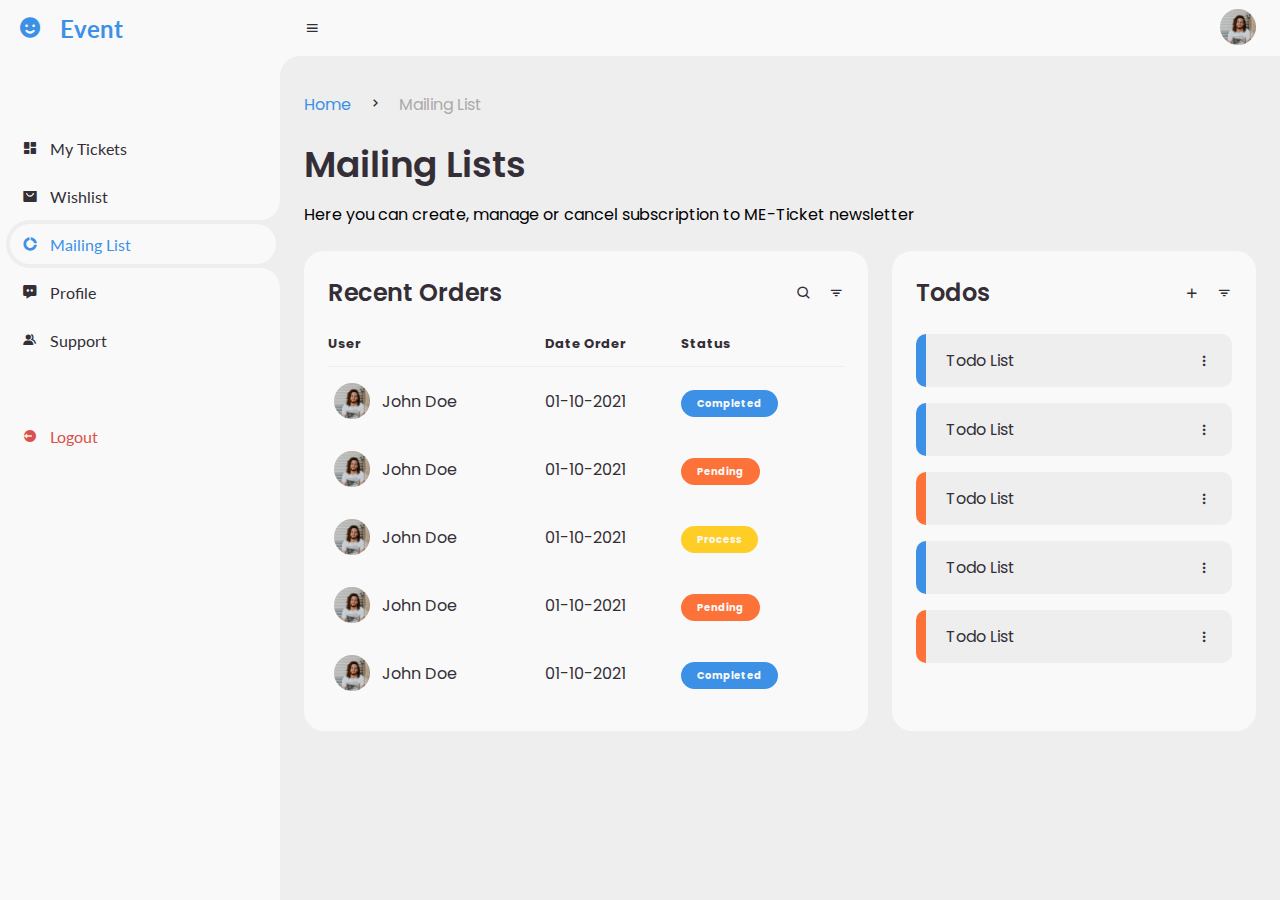
==== Mailinglist.html @ 4274f80e "deploy" ====
<!DOCTYPE html>
<html lang="en">

<head>
  <meta charset="UTF-8">
  <meta name="viewport" content="width=device-width, initial-scale=1.0">

  <!-- Boxicons -->
  <link href='https://unpkg.com/boxicons@2.0.9/css/boxicons.min.css' rel='stylesheet'>

  <!-- My CSS -->
  <link rel="stylesheet" href="css/dashboard.css">

  <title>Mailing List</title>
</head>

<body>


  <!-- SIDEBAR -->
  <section id="sidebar">
    <a href="index.html" class="brand">
      <i class='bx bxs-smile'></i>
      <span class="text">Event</span>
    </a>
    <ul class="side-menu top">
      <li>
        <a href="index.html">
          <i class='bx bxs-dashboard'></i>
          <span class="text">My Tickets</span>
        </a>
      </li>
      <li>
        <a href="wishlist.html">
          <i class='bx bxs-shopping-bag-alt'></i>
          <span class="text">Wishlist</span>
        </a>
      </li>
      <li class="active">
        <a href="Mailinglist.html">
          <i class='bx bxs-doughnut-chart'></i>
          <span class="text">Mailing List</span>
        </a>
      </li>
      <li>
        <a href="profile.html">
          <i class='bx bxs-message-dots'></i>
          <span class="text">Profile</span>
        </a>
      </li>
      <li>
        <a href="support.html">
          <i class='bx bxs-group'></i>
          <span class="text">Support</span>
        </a>
      </li>
    </ul>
    <ul class="side-menu">
      <li>
        <a href="#" class="logout">
          <i class='bx bxs-log-out-circle'></i>
          <span class="text">Logout</span>
        </a>
      </li>
    </ul>
  </section>
  <!-- SIDEBAR -->


  <!-- CONTENT -->
  <section id="content">
    <!-- NAVBAR -->
    <nav class="navbar">
      <i class='bx bx-menu'></i>
      <a href="#" class="profile">
        <img src="img/people.png">
      </a>
    </nav>
    <!-- NAVBAR -->

    <!-- MAIN -->
    <main>
      <div class="head-title" style="margin-bottom: 20px;">
        <div class="left">
          <ul class="breadcrumb" style="margin-bottom: 20px;">
            <li>
              <a class="active" href="#">Home</a>
            </li>
            <li><i class='bx bx-chevron-right'></i></li>
            <li>
              <a href="#">Mailing List</a>
            </li>
          </ul>
          <h1>Mailing Lists </h1>
          <p>Here you can create, manage or cancel subscription to ME-Ticket newsletter </p>
        </div>
      </div>





      <div class="table-data">
        <div class="order">
          <div class="head">
            <h3>Recent Orders</h3>
            <i class='bx bx-search'></i>
            <i class='bx bx-filter'></i>
          </div>
          <table>
            <thead>
              <tr>
                <th>User</th>
                <th>Date Order</th>
                <th>Status</th>
              </tr>
            </thead>
            <tbody>
              <tr>
                <td>
                  <img src="img/people.png">
                  <p>John Doe</p>
                </td>
                <td>01-10-2021</td>
                <td><span class="status completed">Completed</span></td>
              </tr>
              <tr>
                <td>
                  <img src="img/people.png">
                  <p>John Doe</p>
                </td>
                <td>01-10-2021</td>
                <td><span class="status pending">Pending</span></td>
              </tr>
              <tr>
                <td>
                  <img src="img/people.png">
                  <p>John Doe</p>
                </td>
                <td>01-10-2021</td>
                <td><span class="status process">Process</span></td>
              </tr>
              <tr>
                <td>
                  <img src="img/people.png">
                  <p>John Doe</p>
                </td>
                <td>01-10-2021</td>
                <td><span class="status pending">Pending</span></td>
              </tr>
              <tr>
                <td>
                  <img src="img/people.png">
                  <p>John Doe</p>
                </td>
                <td>01-10-2021</td>
                <td><span class="status completed">Completed</span></td>
              </tr>
            </tbody>
          </table>
        </div>
        <div class="todo">
          <div class="head">
            <h3>Todos</h3>
            <i class='bx bx-plus'></i>
            <i class='bx bx-filter'></i>
          </div>
          <ul class="todo-list">
            <li class="completed">
              <p>Todo List</p>
              <i class='bx bx-dots-vertical-rounded'></i>
            </li>
            <li class="completed">
              <p>Todo List</p>
              <i class='bx bx-dots-vertical-rounded'></i>
            </li>
            <li class="not-completed">
              <p>Todo List</p>
              <i class='bx bx-dots-vertical-rounded'></i>
            </li>
            <li class="completed">
              <p>Todo List</p>
              <i class='bx bx-dots-vertical-rounded'></i>
            </li>
            <li class="not-completed">
              <p>Todo List</p>
              <i class='bx bx-dots-vertical-rounded'></i>
            </li>
          </ul>
        </div>
      </div>
    </main>
    <!-- MAIN -->
  </section>
  <!-- CONTENT -->


  <script src="js/script.js"></script>
</body>

</html>
---- css/dashboard.css ----
@import url('https://fonts.googleapis.com/css2?family=Lato:wght@400;700&family=Poppins:wght@400;500;600;700&display=swap');

* {
  margin: 0;
  padding: 0;
  box-sizing: border-box;
}

a {
  text-decoration: none;
}

li {
  list-style: none;
}

:root {
  --poppins: 'Poppins', sans-serif;
  --lato: 'Lato', sans-serif;

  --light: #F9F9F9;
  --blue: #3C91E6;
  --light-blue: #CFE8FF;
  --grey: #eee;
  --dark-grey: #AAAAAA;
  --dark: #342E37;
  --red: #DB504A;
  --yellow: #FFCE26;
  --light-yellow: #FFF2C6;
  --orange: #FD7238;
  --light-orange: #FFE0D3;
}

html {
  overflow-x: hidden;
}

body.dark {
  --light: #0C0C1E;
  --grey: #060714;
  --dark: #FBFBFB;
}

body {
  background: var(--grey);
  overflow-x: hidden;
}





/* SIDEBAR */
#sidebar {
  position: fixed;
  top: 0;
  left: 0;
  width: 280px;
  height: 100%;
  background: var(--light);
  z-index: 2000;
  font-family: var(--lato);
  transition: .3s ease;
  overflow-x: hidden;
  scrollbar-width: none;
}

#sidebar::--webkit-scrollbar {
  display: none;
}

#sidebar.hide {
  width: 60px;
}

#sidebar .brand {
  font-size: 24px;
  font-weight: 700;
  height: 56px;
  display: flex;
  align-items: center;
  color: var(--blue);
  position: sticky;
  top: 0;
  left: 0;
  background: var(--light);
  z-index: 500;
  padding-bottom: 20px;
  box-sizing: content-box;
}

#sidebar .brand .bx {
  min-width: 60px;
  display: flex;
  justify-content: center;
}

#sidebar .side-menu {
  width: 100%;
  margin-top: 48px;
}

#sidebar .side-menu li {
  height: 48px;
  background: transparent;
  margin-left: 6px;
  border-radius: 48px 0 0 48px;
  padding: 4px;
}

#sidebar .side-menu li.active {
  background: var(--grey);
  position: relative;
}

#sidebar .side-menu li.active::before {
  content: '';
  position: absolute;
  width: 40px;
  height: 40px;
  border-radius: 50%;
  top: -40px;
  right: 0;
  box-shadow: 20px 20px 0 var(--grey);
  z-index: -1;
}

#sidebar .side-menu li.active::after {
  content: '';
  position: absolute;
  width: 40px;
  height: 40px;
  border-radius: 50%;
  bottom: -40px;
  right: 0;
  box-shadow: 20px -20px 0 var(--grey);
  z-index: -1;
}

#sidebar .side-menu li a {
  width: 100%;
  height: 100%;
  background: var(--light);
  display: flex;
  align-items: center;
  border-radius: 48px;
  font-size: 16px;
  color: var(--dark);
  white-space: nowrap;
  overflow-x: hidden;
}

#sidebar .side-menu.top li.active a {
  color: var(--blue);
}

#sidebar.hide .side-menu li a {
  width: calc(48px - (4px * 2));
  transition: width .3s ease;
}

#sidebar .side-menu li a.logout {
  color: var(--red);
}

#sidebar .side-menu.top li a:hover {
  color: var(--blue);
}

#sidebar .side-menu li a .bx {
  min-width: calc(60px - ((4px + 6px) * 2));
  display: flex;
  justify-content: center;
}

/* SIDEBAR */





/* CONTENT */
#content {
  position: relative;
  width: calc(100% - 280px);
  left: 280px;
  transition: .3s ease;
}

#sidebar.hide~#content {
  width: calc(100% - 60px);
  left: 60px;
}

#content .navbar {
  display: flex;
  justify-content: space-between;
}


/* NAVBAR */
#content nav {
  height: 56px;
  background: var(--light);
  padding: 0 24px;
  display: flex;
  align-items: center;
  grid-gap: 24px;
  font-family: var(--lato);
  position: sticky;
  top: 0;
  left: 0;
  z-index: 1000;
}

#content nav::before {
  content: '';
  position: absolute;
  width: 40px;
  height: 40px;
  bottom: -40px;
  left: 0;
  border-radius: 50%;
  box-shadow: -20px -20px 0 var(--light);
}

#content nav a {
  color: var(--dark);
}

#content nav .bx.bx-menu {
  cursor: pointer;
  color: var(--dark);
}

#content nav .nav-link {
  font-size: 16px;
  transition: .3s ease;
}

#content nav .nav-link:hover {
  color: var(--blue);
}

#content nav form {
  max-width: 400px;
  width: 100%;
  margin-right: auto;
}

#content nav form .form-input {
  display: flex;
  align-items: center;
  height: 36px;
}

#content nav form .form-input input {
  flex-grow: 1;
  padding: 0 16px;
  height: 100%;
  border: none;
  background: var(--grey);
  border-radius: 36px 0 0 36px;
  outline: none;
  width: 100%;
  color: var(--dark);
}

#content nav form .form-input button {
  width: 36px;
  height: 100%;
  display: flex;
  justify-content: center;
  align-items: center;
  background: var(--blue);
  color: var(--light);
  font-size: 18px;
  border: none;
  outline: none;
  border-radius: 0 36px 36px 0;
  cursor: pointer;
}

#content nav .notification {
  font-size: 20px;
  position: relative;
}

#content nav .notification .num {
  position: absolute;
  top: -6px;
  right: -6px;
  width: 20px;
  height: 20px;
  border-radius: 50%;
  border: 2px solid var(--light);
  background: var(--red);
  color: var(--light);
  font-weight: 700;
  font-size: 12px;
  display: flex;
  justify-content: center;
  align-items: center;
}

#content nav .profile img {
  width: 36px;
  height: 36px;
  object-fit: cover;
  border-radius: 50%;
}

#content nav .switch-mode {
  display: block;
  min-width: 50px;
  height: 25px;
  border-radius: 25px;
  background: var(--grey);
  cursor: pointer;
  position: relative;
}

#content nav .switch-mode::before {
  content: '';
  position: absolute;
  top: 2px;
  left: 2px;
  bottom: 2px;
  width: calc(25px - 4px);
  background: var(--blue);
  border-radius: 50%;
  transition: all .3s ease;
}

#content nav #switch-mode:checked+.switch-mode::before {
  left: calc(100% - (25px - 4px) - 2px);
}

/* NAVBAR */





/* MAIN */
#content main {
  width: 100%;
  padding: 36px 24px;
  font-family: var(--poppins);
  max-height: calc(100vh - 56px);
  overflow-y: auto;
}

#content main .head-title {
  display: flex;
  align-items: center;
  justify-content: space-between;
  grid-gap: 16px;
  flex-wrap: wrap;
}

#content main .head-title .left h1 {
  font-size: 36px;
  font-weight: 600;
  margin-bottom: 10px;
  color: var(--dark);
}

#content main .head-title .left .breadcrumb {
  display: flex;
  align-items: center;
  grid-gap: 16px;
}

#content main .head-title .left .breadcrumb li {
  color: var(--dark);
}

#content main .head-title .left .breadcrumb li a {
  color: var(--dark-grey);
  pointer-events: none;
}

#content main .head-title .left .breadcrumb li a.active {
  color: var(--blue);
  pointer-events: unset;
}

#content main .head-title .btn-download {
  height: 36px;
  padding: 0 16px;
  border-radius: 36px;
  background: var(--blue);
  color: var(--light);
  display: flex;
  justify-content: center;
  align-items: center;
  grid-gap: 10px;
  font-weight: 500;
}




#content main .box-info {
  display: grid;
  grid-template-columns: repeat(auto-fit, minmax(240px, 1fr));
  grid-gap: 24px;
  margin-top: 36px;
}

#content main .box-info li {
  padding: 24px;
  background: var(--light);
  border-radius: 20px;
  display: flex;
  align-items: center;
  grid-gap: 24px;
}

#content main .box-info li .bx {
  width: 80px;
  height: 80px;
  border-radius: 10px;
  font-size: 36px;
  display: flex;
  justify-content: center;
  align-items: center;
}

#content main .box-info li:nth-child(1) .bx {
  background: var(--light-blue);
  color: var(--blue);
}

#content main .box-info li:nth-child(2) .bx {
  background: var(--light-yellow);
  color: var(--yellow);
}

#content main .box-info li:nth-child(3) .bx {
  background: var(--light-orange);
  color: var(--orange);
}

#content main .box-info li .text h3 {
  font-size: 24px;
  font-weight: 600;
  color: var(--dark);
}

#content main .box-info li .text p {
  color: var(--dark);
}





#content main .table-data {
  display: flex;
  flex-wrap: wrap;
  grid-gap: 24px;
  margin-top: 24px;
  width: 100%;
  color: var(--dark);
}

#content main .table-data>div {
  border-radius: 20px;
  background: var(--light);
  padding: 24px;
  overflow-x: auto;
}

#content main .table-data .head {
  display: flex;
  align-items: center;
  grid-gap: 16px;
  margin-bottom: 24px;
}

#content main .table-data .head h3 {
  margin-right: auto;
  font-size: 24px;
  font-weight: 600;
}

#content main .table-data .head .bx {
  cursor: pointer;
}

#content main .table-data .order {
  flex-grow: 1;
  flex-basis: 500px;
}

#content main .table-data .order table {
  width: 100%;
  border-collapse: collapse;
}

#content main .table-data .order table th {
  padding-bottom: 12px;
  font-size: 13px;
  text-align: left;
  border-bottom: 1px solid var(--grey);
}

#content main .table-data .order table td {
  padding: 16px 0;
}

#content main .table-data .order table tr td:first-child {
  display: flex;
  align-items: center;
  grid-gap: 12px;
  padding-left: 6px;
}

#content main .table-data .order table td img {
  width: 36px;
  height: 36px;
  border-radius: 50%;
  object-fit: cover;
}

#content main .table-data .order table tbody tr:hover {
  background: var(--grey);
}

#content main .table-data .order table tr td .status {
  font-size: 10px;
  padding: 6px 16px;
  color: var(--light);
  border-radius: 20px;
  font-weight: 700;
}

#content main .table-data .order table tr td .status.completed {
  background: var(--blue);
}

#content main .table-data .order table tr td .status.process {
  background: var(--yellow);
}

#content main .table-data .order table tr td .status.pending {
  background: var(--orange);
}


#content main .table-data .todo {
  flex-grow: 1;
  flex-basis: 300px;
}

#content main .table-data .todo .todo-list {
  width: 100%;
}

#content main .table-data .todo .todo-list li {
  width: 100%;
  margin-bottom: 16px;
  background: var(--grey);
  border-radius: 10px;
  padding: 14px 20px;
  display: flex;
  justify-content: space-between;
  align-items: center;
}

#content main .table-data .todo .todo-list li .bx {
  cursor: pointer;
}

#content main .table-data .todo .todo-list li.completed {
  border-left: 10px solid var(--blue);
}

#content main .table-data .todo .todo-list li.not-completed {
  border-left: 10px solid var(--orange);
}

#content main .table-data .todo .todo-list li:last-child {
  margin-bottom: 0;
}

/* MAIN */
/* CONTENT */









@media screen and (max-width: 768px) {
  #sidebar {
    width: 200px;
  }

  #content {
    width: calc(100% - 60px);
    left: 200px;
  }

  #content nav .nav-link {
    display: none;
  }
}






@media screen and (max-width: 576px) {
  #content nav form .form-input input {
    display: none;
  }

  #content nav form .form-input button {
    width: auto;
    height: auto;
    background: transparent;
    border-radius: none;
    color: var(--dark);
  }

  #content nav form.show .form-input input {
    display: block;
    width: 100%;
  }

  #content nav form.show .form-input button {
    width: 36px;
    height: 100%;
    border-radius: 0 36px 36px 0;
    color: var(--light);
    background: var(--red);
  }

  #content nav form.show~.notification,
  #content nav form.show~.profile {
    display: none;
  }

  #content main .box-info {
    grid-template-columns: 1fr;
  }

  #content main .table-data .head {
    min-width: 420px;
  }

  #content main .table-data .order table {
    min-width: 420px;
  }

  #content main .table-data .todo .todo-list {
    min-width: 420px;
  }
}
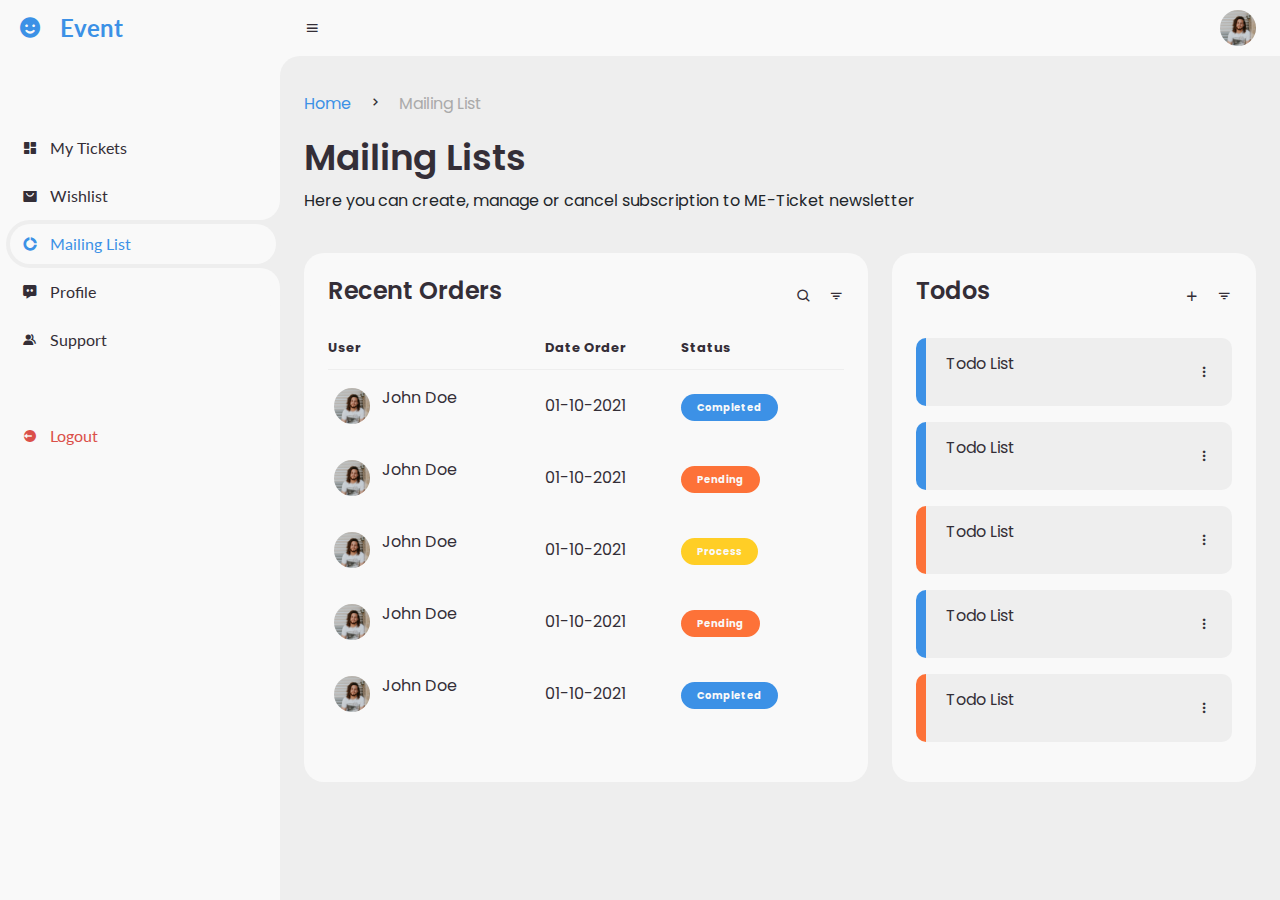
==== commit d84a617e: "update" ====
--- a/Mailinglist.html
+++ b/Mailinglist.html
@@ -9,6 +9,7 @@
   <link href='https://unpkg.com/boxicons@2.0.9/css/boxicons.min.css' rel='stylesheet'>
 
   <!-- My CSS -->
+  <link rel="stylesheet" href="css/bootstrap.min.css">
   <link rel="stylesheet" href="css/dashboard.css">
 
   <title>Mailing List</title>
--- a/css/dashboard.css
+++ b/css/dashboard.css
@@ -663,4 +663,228 @@
   #content main .table-data .todo .todo-list {
     min-width: 420px;
   }
+}
+
+
+/* wishlist content */
+.wishlist-search-container {
+  display: flex;
+  flex-wrap: wrap;
+  justify-content: space-between;
+  padding: 10px;
+  width: 92%;
+  align-items: center;
+}
+
+.wishlist-filter select {
+  width: 170px;
+  padding: 15px 10px;
+  border-radius: 5px;
+  outline: none;
+  border: none;
+  margin-right: 10px;
+}
+
+.wishlist-search input {
+  width: 220px;
+  padding: 15px 10px;
+  border-radius: 5px;
+  outline: none;
+  border: none;
+}
+
+.container-events {
+  padding: 20px;
+}
+
+.events {
+  display: flex;
+  flex-wrap: wrap;
+  gap: 20px;
+  width: 100%;
+  margin: 0 auto;
+}
+
+.product.card-event {
+  /* flex: 1 2 calc(30% - 20px); */
+  width: 30%;
+  box-sizing: border-box;
+  border-radius: 5px;
+  overflow: hidden;
+  transition: box-shadow 0.3s ease;
+  box-shadow: 0 4px 8px rgba(0, 0, 0, 0.2);
+}
+
+
+
+.product.card-event:hover {
+  box-shadow: 0 4px 8px rgba(0, 0, 0, 0.2);
+}
+
+.product.card-event img {
+  width: 100%;
+  height: 200px;
+}
+
+.product.card-event .des {
+  padding: 10px;
+}
+
+.product.card-event .date {
+  font-size: 15px;
+  margin: 0;
+}
+
+.product.card-event h5 {
+  margin: 10px 0;
+}
+
+.product.card-event p {
+  margin: 5px 0;
+}
+
+.product.card-event .price {
+  display: flex;
+  align-items: center;
+  font-weight: 600;
+  margin-top: 10px;
+  justify-content: space-between;
+}
+
+.product.card-event .price .currency {
+  font-weight: 100;
+  color: #606063;
+  font-size: 15px;
+  margin-left: 5px;
+}
+
+.product.card-event .price i {
+  margin-left: 10px;
+  color: #3C91E6;
+  cursor: pointer;
+}
+
+.price {
+  display: flex;
+  justify-content: space-between;
+  align-items: center;
+}
+
+.actions {
+  display: flex;
+  justify-content: space-between;
+  align-items: center;
+  margin-top: 10px;
+}
+
+.actions a {
+  text-decoration: none;
+  color: #007bff;
+  padding: 5px 10px;
+  border: 1px solid #007bff;
+  border-radius: 5px;
+  transition: background-color 0.3s, color 0.3s;
+  margin: 10px;
+}
+
+.actions a:hover {
+  background-color: #007bff;
+  color: white;
+}
+
+.actions a.delete {
+  color: red;
+  border-color: red;
+}
+
+.actions a.delete:hover {
+  background-color: red;
+  color: #fff;
+}
+
+.social-media {
+  margin-top: 10px;
+  font-size: small;
+  text-align: center;
+}
+
+.social-media i {
+  margin: 0 5px;
+  color: #007bff;
+  cursor: pointer;
+  transition: color 0.3s;
+}
+
+.social-media i:hover {
+  color: #0056b3;
+}
+
+.pagination {
+  display: flex;
+  justify-content: center;
+  margin-top: 20px;
+}
+
+.pagination button {
+  padding: 15px 20px;
+  margin: 0 5px;
+  border: none;
+  background-color: #0056b3;
+  color: white;
+  cursor: pointer;
+  border-radius: 25px;
+}
+
+.pagination button.active {
+  background-color: #007bff;
+}
+
+.pagination button:disabled {
+  background-color: #cccccc;
+  cursor: not-allowed;
+}
+
+@media (max-width: 768px) {
+  .product.card-event {
+    flex: 1 1 calc(50% - 20px);
+  }
+}
+
+@media (max-width: 480px) {
+  .product.card-event {
+    flex: 1 1 100%;
+  }
+}
+
+@media (max-width: 790px) {
+  .container-events {
+    padding: 20px 0;
+  }
+
+  .wishlist-search-container {
+    display: flex;
+    flex-wrap: wrap;
+    justify-content: space-between;
+    padding: 10px;
+    width: 100%;
+    margin: 10px 0;
+  }
+
+  .wishlist-filter select {
+    width: auto;
+    padding: 15px 10px;
+    border-radius: 5px;
+    outline: none;
+    border: none;
+    margin-right: 10px;
+    margin: 10px 0;
+  }
+
+  .wishlist-search input {
+    width: 220px;
+    padding: 15px 10px;
+    border-radius: 5px;
+    outline: none;
+    border: none;
+  }
 }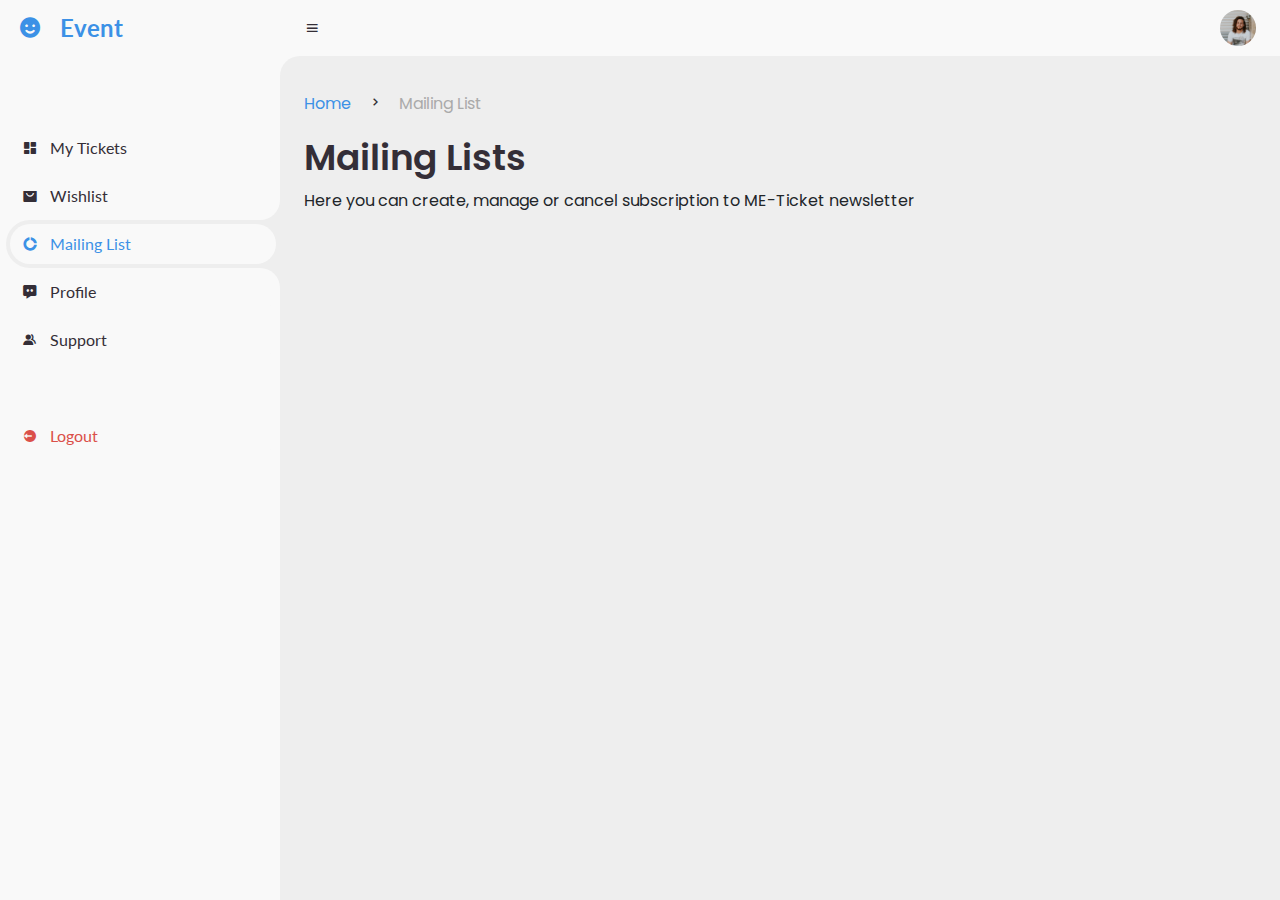
==== commit 01c548a7: "update" ====
--- a/Mailinglist.html
+++ b/Mailinglist.html
@@ -50,7 +50,7 @@
         </a>
       </li>
       <li>
-        <a href="support.html">
+        <a href="#">
           <i class='bx bxs-group'></i>
           <span class="text">Support</span>
         </a>
@@ -101,95 +101,7 @@
 
 
 
-      <div class="table-data">
-        <div class="order">
-          <div class="head">
-            <h3>Recent Orders</h3>
-            <i class='bx bx-search'></i>
-            <i class='bx bx-filter'></i>
-          </div>
-          <table>
-            <thead>
-              <tr>
-                <th>User</th>
-                <th>Date Order</th>
-                <th>Status</th>
-              </tr>
-            </thead>
-            <tbody>
-              <tr>
-                <td>
-                  <img src="img/people.png">
-                  <p>John Doe</p>
-                </td>
-                <td>01-10-2021</td>
-                <td><span class="status completed">Completed</span></td>
-              </tr>
-              <tr>
-                <td>
-                  <img src="img/people.png">
-                  <p>John Doe</p>
-                </td>
-                <td>01-10-2021</td>
-                <td><span class="status pending">Pending</span></td>
-              </tr>
-              <tr>
-                <td>
-                  <img src="img/people.png">
-                  <p>John Doe</p>
-                </td>
-                <td>01-10-2021</td>
-                <td><span class="status process">Process</span></td>
-              </tr>
-              <tr>
-                <td>
-                  <img src="img/people.png">
-                  <p>John Doe</p>
-                </td>
-                <td>01-10-2021</td>
-                <td><span class="status pending">Pending</span></td>
-              </tr>
-              <tr>
-                <td>
-                  <img src="img/people.png">
-                  <p>John Doe</p>
-                </td>
-                <td>01-10-2021</td>
-                <td><span class="status completed">Completed</span></td>
-              </tr>
-            </tbody>
-          </table>
-        </div>
-        <div class="todo">
-          <div class="head">
-            <h3>Todos</h3>
-            <i class='bx bx-plus'></i>
-            <i class='bx bx-filter'></i>
-          </div>
-          <ul class="todo-list">
-            <li class="completed">
-              <p>Todo List</p>
-              <i class='bx bx-dots-vertical-rounded'></i>
-            </li>
-            <li class="completed">
-              <p>Todo List</p>
-              <i class='bx bx-dots-vertical-rounded'></i>
-            </li>
-            <li class="not-completed">
-              <p>Todo List</p>
-              <i class='bx bx-dots-vertical-rounded'></i>
-            </li>
-            <li class="completed">
-              <p>Todo List</p>
-              <i class='bx bx-dots-vertical-rounded'></i>
-            </li>
-            <li class="not-completed">
-              <p>Todo List</p>
-              <i class='bx bx-dots-vertical-rounded'></i>
-            </li>
-          </ul>
-        </div>
-      </div>
+
     </main>
     <!-- MAIN -->
   </section>
--- a/css/dashboard.css
+++ b/css/dashboard.css
@@ -887,4 +887,6 @@
     outline: none;
     border: none;
   }
-}+}
+
+/* profile */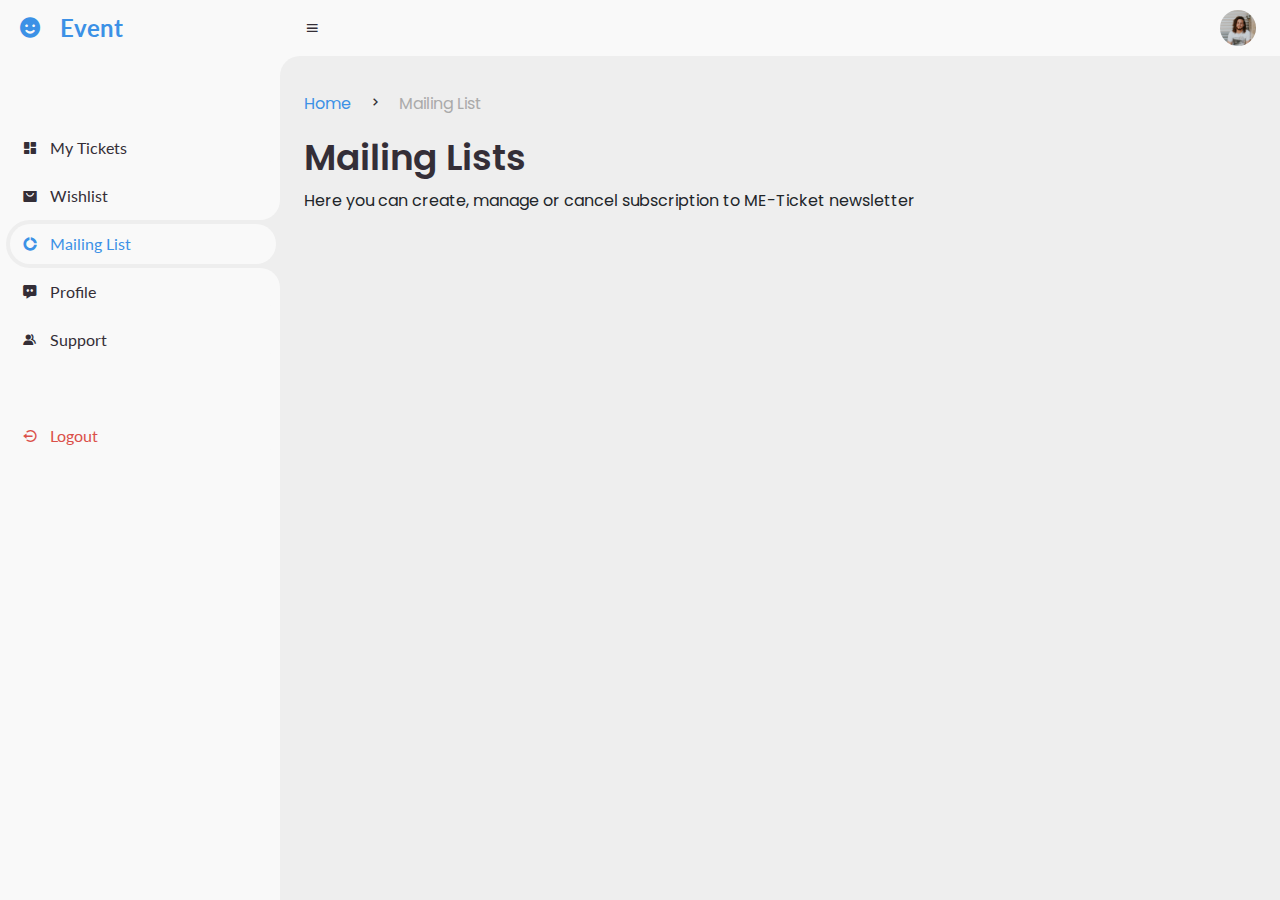
==== commit 632f1d5d: "update" ====
--- a/Mailinglist.html
+++ b/Mailinglist.html
@@ -59,7 +59,7 @@
     <ul class="side-menu">
       <li>
         <a href="#" class="logout">
-          <i class='bx bxs-log-out-circle'></i>
+          <i class='bx bx-log-out-circle'></i>
           <span class="text">Logout</span>
         </a>
       </li>
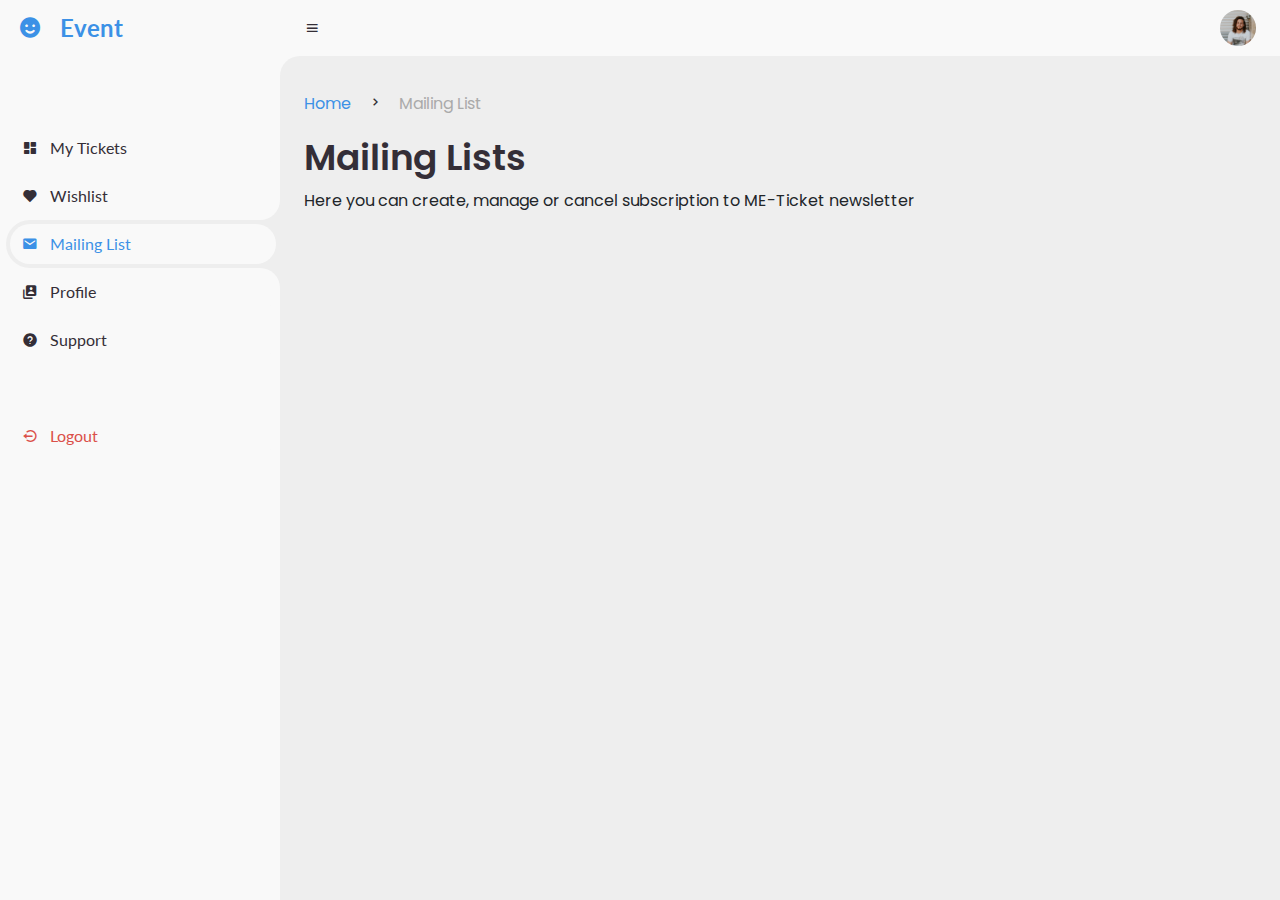
==== commit 7bfb159a: "update" ====
--- a/Mailinglist.html
+++ b/Mailinglist.html
@@ -33,25 +33,25 @@
       </li>
       <li>
         <a href="wishlist.html">
-          <i class='bx bxs-shopping-bag-alt'></i>
+          <i class='bx bxs-heart'></i>
           <span class="text">Wishlist</span>
         </a>
       </li>
       <li class="active">
         <a href="Mailinglist.html">
-          <i class='bx bxs-doughnut-chart'></i>
+          <i class='bx bxs-envelope'></i>
           <span class="text">Mailing List</span>
         </a>
       </li>
       <li>
         <a href="profile.html">
-          <i class='bx bxs-message-dots'></i>
+          <i class='bx bxs-user-account'></i>
           <span class="text">Profile</span>
         </a>
       </li>
       <li>
         <a href="#">
-          <i class='bx bxs-group'></i>
+          <i class='bx bxs-help-circle'></i>
           <span class="text">Support</span>
         </a>
       </li>
--- a/css/dashboard.css
+++ b/css/dashboard.css
@@ -338,10 +338,6 @@
 
 /* NAVBAR */
 
-
-
-
-
 /* MAIN */
 #content main {
   width: 100%;
@@ -453,10 +449,6 @@
   color: var(--dark);
 }
 
-
-
-
-
 #content main .table-data {
   display: flex;
   flex-wrap: wrap;
@@ -588,15 +580,6 @@
 
 /* MAIN */
 /* CONTENT */
-
-
-
-
-
-
-
-
-
 @media screen and (max-width: 768px) {
   #sidebar {
     width: 200px;
@@ -610,12 +593,19 @@
   #content nav .nav-link {
     display: none;
   }
-}
-
-
-
-
-
+
+  #content main {
+    width: 100%;
+    padding: 25px 7px;
+    font-family: var(--poppins);
+    max-height: calc(100vh - 56px);
+    overflow-y: auto;
+  }
+
+  #content main .head-title .left h1 {
+    font-size: 28px;
+  }
+}
 
 @media screen and (max-width: 576px) {
   #content nav form .form-input input {
@@ -662,6 +652,10 @@
 
   #content main .table-data .todo .todo-list {
     min-width: 420px;
+  }
+
+  #content main .head-title .left h1 {
+    font-size: 24px;
   }
 }
 
@@ -693,32 +687,34 @@
   border: none;
 }
 
-.container-events {
-  padding: 20px;
-}
-
-.events {
-  display: flex;
-  flex-wrap: wrap;
-  gap: 20px;
-  width: 100%;
-  margin: 0 auto;
-}
+
+
 
 .product.card-event {
   /* flex: 1 2 calc(30% - 20px); */
   width: 30%;
+}
+
+.container-events {
+  padding: 20px;
+}
+
+.events {
+  display: flex;
+  flex-wrap: wrap;
+  gap: 20px;
+  width: 100%;
+  margin: 0 auto;
   box-sizing: border-box;
   border-radius: 5px;
   overflow: hidden;
   transition: box-shadow 0.3s ease;
-  box-shadow: 0 4px 8px rgba(0, 0, 0, 0.2);
-}
-
-
-
-.product.card-event:hover {
-  box-shadow: 0 4px 8px rgba(0, 0, 0, 0.2);
+  /* box-shadow: 0 4px 8px rgba(0, 0, 0, 0.2); */
+}
+
+.product.card-event {
+  background: var(--light);
+  border-radius: 3px;
 }
 
 .product.card-event img {
@@ -826,13 +822,13 @@
 }
 
 .pagination button {
-  padding: 15px 20px;
+  padding: 12px 20px;
   margin: 0 5px;
   border: none;
   background-color: #0056b3;
   color: white;
   cursor: pointer;
-  border-radius: 25px;
+  border-radius: 30px;
 }
 
 .pagination button.active {
@@ -871,7 +867,7 @@
   }
 
   .wishlist-filter select {
-    width: auto;
+    /* width: auto; */
     padding: 15px 10px;
     border-radius: 5px;
     outline: none;
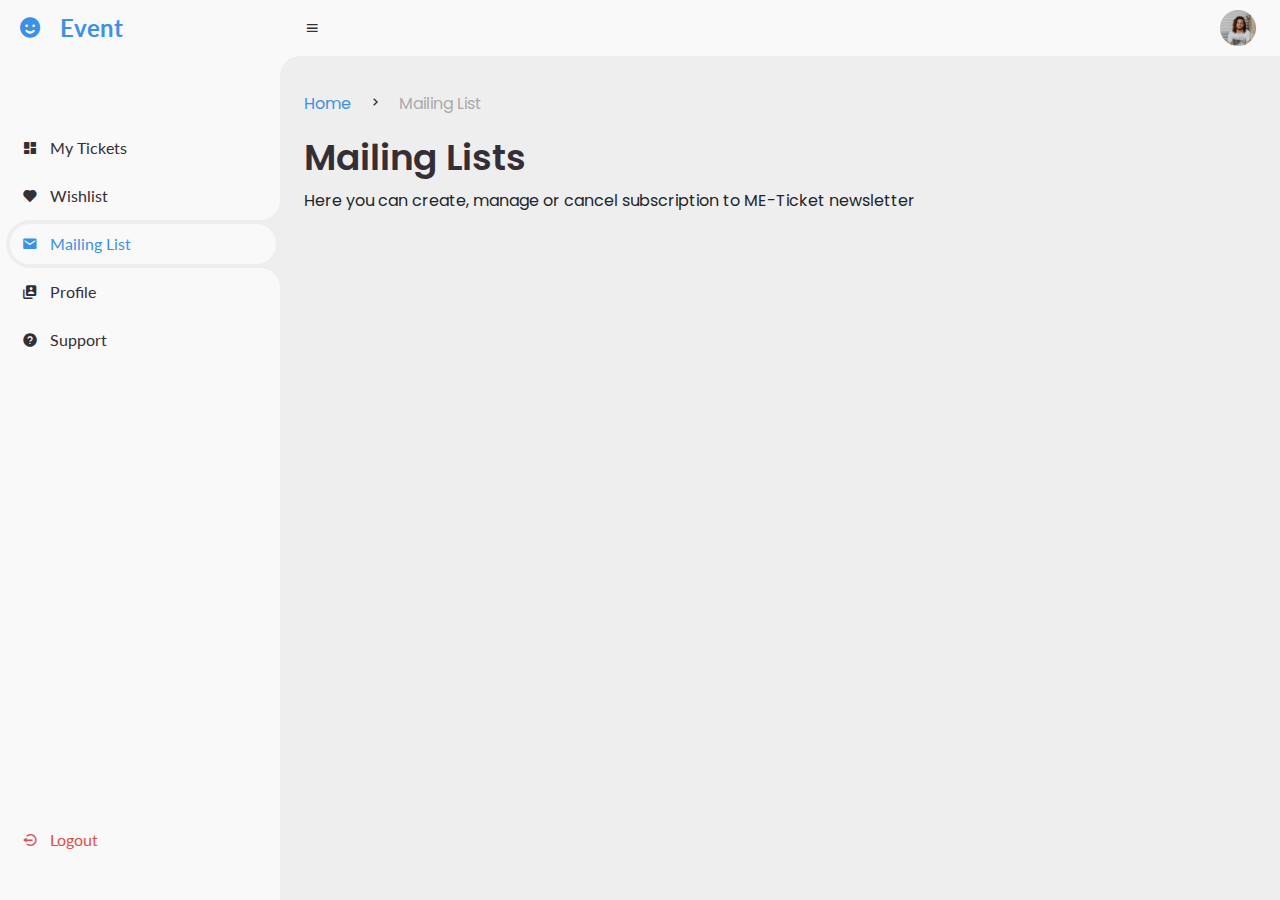
==== commit 481d8eb7: "update" ====
--- a/Mailinglist.html
+++ b/Mailinglist.html
@@ -56,7 +56,7 @@
         </a>
       </li>
     </ul>
-    <ul class="side-menu">
+    <ul class="side-menu logout">
       <li>
         <a href="#" class="logout">
           <i class='bx bx-log-out-circle'></i>
@@ -108,6 +108,10 @@
   <!-- CONTENT -->
 
 
+  <script src="https://unpkg.com/bootstrap@5.3.3/dist/js/bootstrap.bundle.min.js"></script>
+  <script data-cfasync="false" src="/cdn-cgi/scripts/5c5dd728/cloudflare-static/email-decode.min.js"></script>
+  <script src="https://code.jquery.com/jquery-1.10.2.min.js"></script>
+  <script src="https://cdn.jsdelivr.net/npm/bootstrap@4.5.0/dist/js/bootstrap.bundle.min.js"></script>
   <script src="js/script.js"></script>
 </body>
 
--- a/css/dashboard.css
+++ b/css/dashboard.css
@@ -100,6 +100,11 @@
   margin-top: 48px;
 }
 
+#sidebar .logout {
+  position: absolute;
+  bottom: 10px;
+}
+
 #sidebar .side-menu li {
   height: 48px;
   background: transparent;
@@ -596,7 +601,7 @@
 
   #content main {
     width: 100%;
-    padding: 25px 7px;
+    padding: 25px 8px;
     font-family: var(--poppins);
     max-height: calc(100vh - 56px);
     overflow-y: auto;
